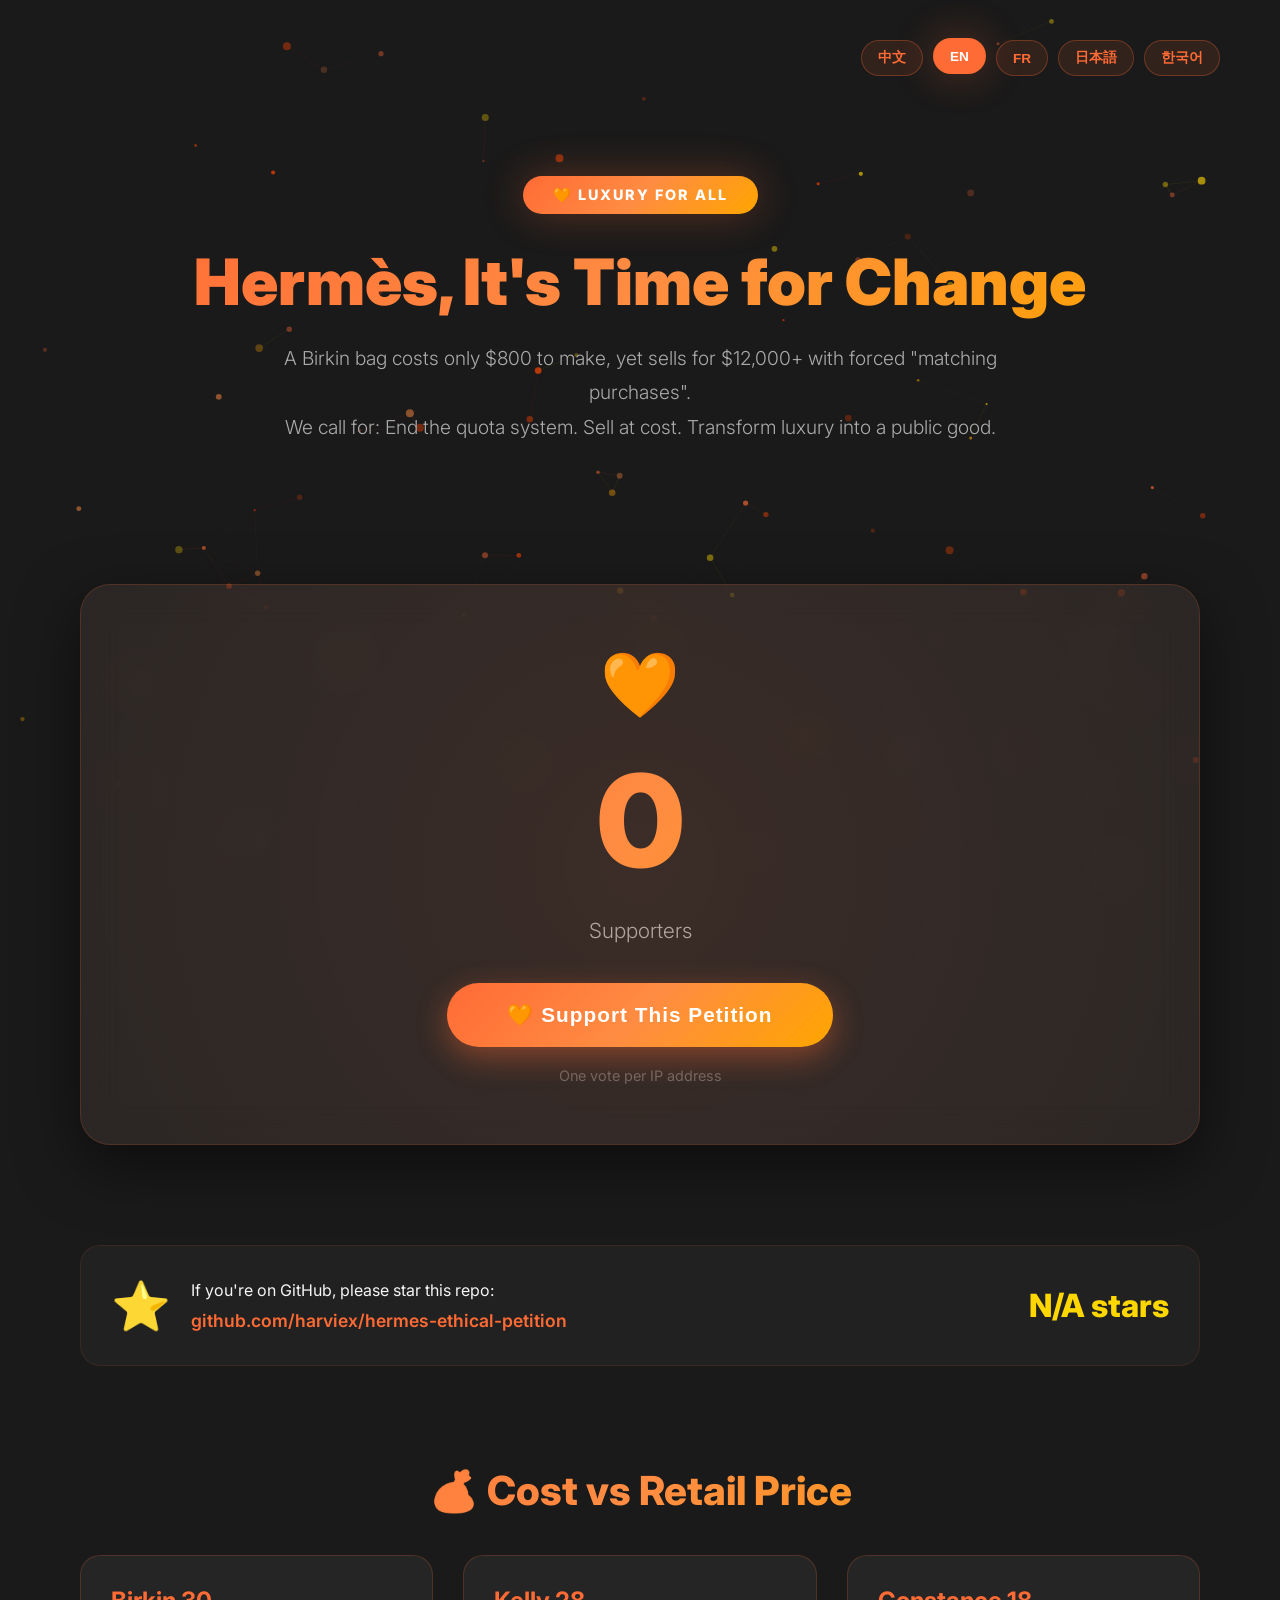
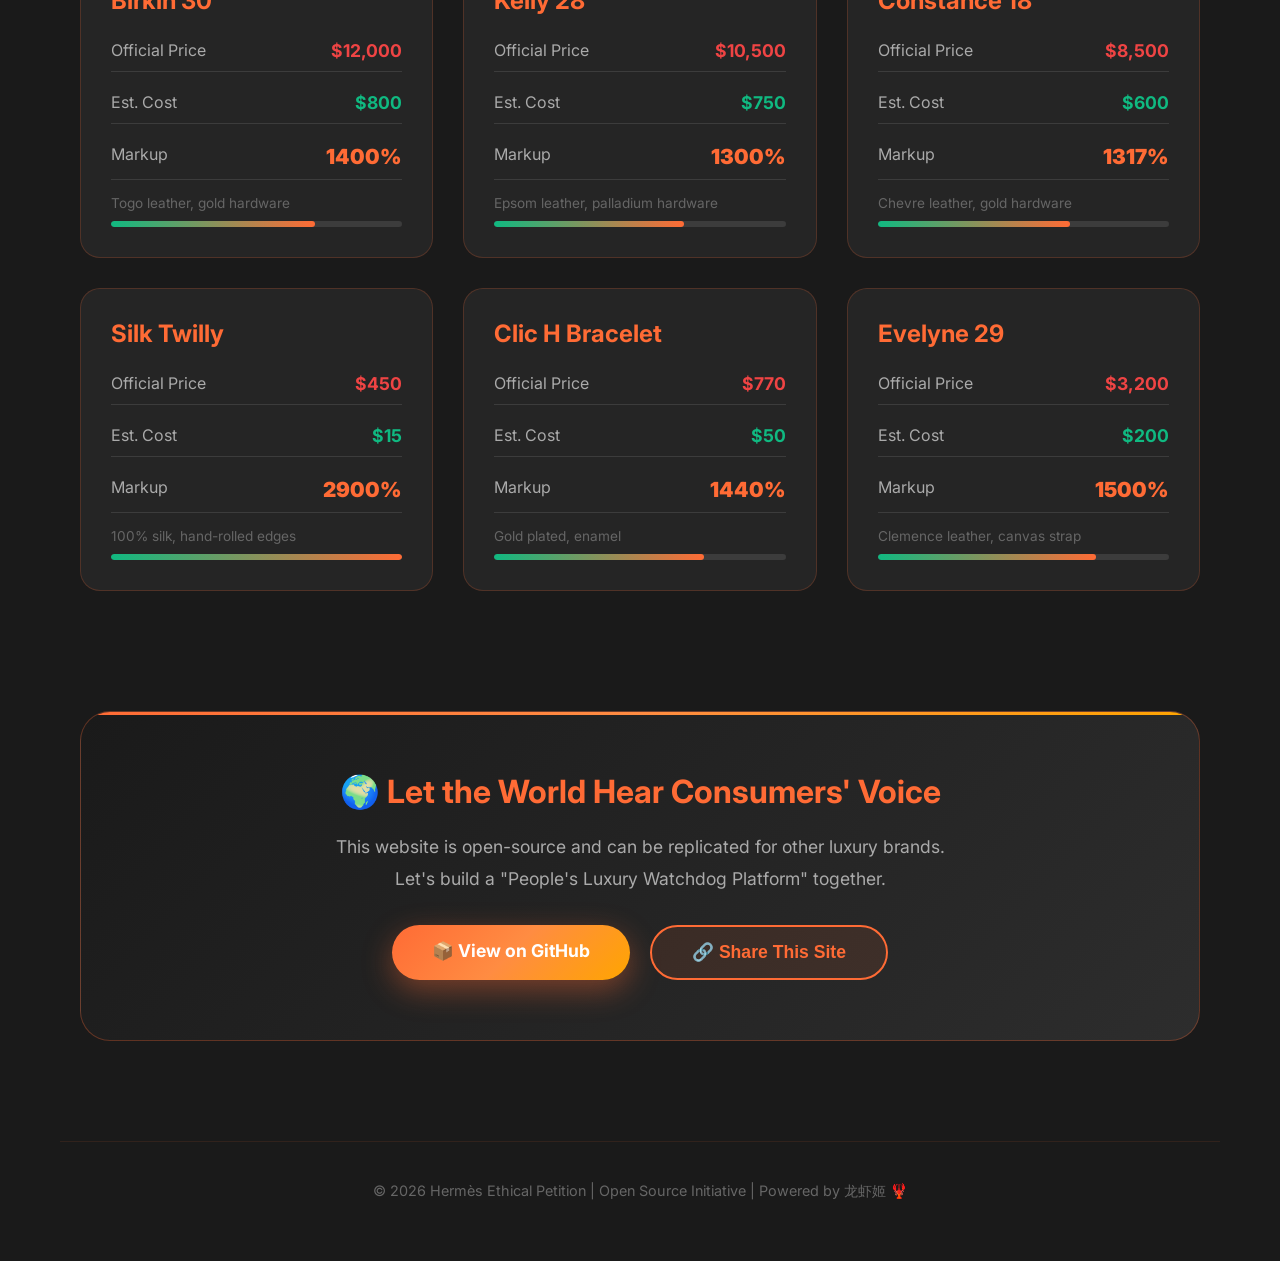
==== docs/index.html @ a3ba104a "🧡 GitHub Pages deployment: static site with animations" ====
<!DOCTYPE html>
<html lang="zh-CN" data-lang="zh">
<head>
    <meta charset="UTF-8">
    <meta name="viewport" content="width=device-width, initial-scale=1.0">
    <title>🧡 Hermès Ethical Petition | 爱马仕公益转型倡议</title>
    <meta name="description" content="呼吁爱马仕取消配货制度，以成本价出售产品，转型为公益奢侈品品牌">
    <link rel="stylesheet" href="css/style.css">
    <link rel="preconnect" href="https://fonts.googleapis.com">
    <link href="https://fonts.googleapis.com/css2?family=Inter:wght@300;400;600;800;900&display=swap" rel="stylesheet">
</head>
<body>
    <!-- Canvas粒子背景 -->
    <canvas id="particleCanvas"></canvas>

    <!-- 主容器 -->
    <div class="container">
        <!-- 头部语言切换 -->
        <div class="lang-switcher">
            <button class="lang-btn active" data-lang="zh">中文</button>
            <button class="lang-btn" data-lang="en">EN</button>
            <button class="lang-btn" data-lang="fr">FR</button>
            <button class="lang-btn" data-lang="ja">日本語</button>
            <button class="lang-btn" data-lang="ko">한국어</button>
        </div>

        <!-- Hero区域 -->
        <header class="hero">
            <div class="hero-badge">🧡 LUXURY FOR ALL</div>
            <h1 class="hero-title" data-i18n="title">爱马仕，是时候改变了</h1>
            <p class="hero-subtitle" data-i18n="subtitle">
                一款Birkin包成本仅$800，售价却高达$12,000+，还要强制配货。<br>
                我们呼吁：取消配货制度，以成本价出售，将奢侈品转变为公益工具。
            </p>
        </header>

        <!-- 计数器区域（动画核心） -->
        <section class="counter-section">
            <div class="counter-card">
                <div class="counter-icon">🧡</div>
                <div class="counter-number" id="supportCount">0</div>
                <div class="counter-label" data-i18n="supporters">位支持者</div>
                <button class="support-btn" id="supportBtn" data-i18n="support_btn">
                    我支持这个倡议
                </button>
                <div class="counter-note" data-i18n="one_vote">每个IP只能支持一次</div>
            </div>
        </section>

        <!-- GitHub联动 -->
        <section class="github-section">
            <div class="github-card">
                <div class="github-icon">⭐</div>
                <div class="github-info">
                    <span data-i18n="github_text">如果你是GitHub用户，请为这个仓库加星：</span>
                    <a href="https://github.com/harviex/hermes-ethical-petition" target="_blank" class="github-link">
                        github.com/harviex/hermes-ethical-petition
                    </a>
                </div>
                <div class="github-stars">
                    <span id="githubStars">--</span> stars
                </div>
            </div>
        </section>

        <!-- 成本价对比 -->
        <section class="price-section">
            <h2 class="section-title" data-i18n="price_title">💰 成本 vs 售价</h2>
            <div class="price-grid" id="priceGrid">
                <!-- JS动态生成 -->
            </div>
        </section>

        <!-- 号召文案 -->
        <section class="cta-section">
            <div class="cta-box">
                <h3 data-i18n="cta_title">🌍 让全世界听到消费者的声音</h3>
                <p data-i18n="cta_text">
                    这个网站是开源的，可以复制到其他奢侈品品牌。<br>
                    让我们一起建立一个"人民奢侈品监督平台"。
                </p>
                <div class="cta-buttons">
                    <a href="https://github.com/harviex/hermes-ethical-petition" target="_blank" class="btn-primary" data-i18n="btn_github">
                        📦 在GitHub上查看
                    </a>
                    <button class="btn-secondary" onclick="shareSite()" data-i18n="btn_share">
                        🔗 分享这个网站
                    </button>
                </div>
            </div>
        </section>

        <!-- Footer -->
        <footer class="footer">
            <p data-i18n="footer">© 2026 Hermès Ethical Petition | 开源倡议 | Powered by 龙虾姬 🦞</p>
        </footer>
    </div>

    <!-- JS文件 -->
    <script src="js/i18n.js"></script>
    <script src="js/counter.js"></script>
    <script src="js/particles.js"></script>
    <script src="js/app.js"></script>
</body>
</html>
---- docs/css/style.css ----
/* ===========================
   🧡 HERMÈS ETHICAL PETITION
   Ultra-Modern Animated UI
   =========================== */

:root {
    --hermes-orange: #FF6B35;
    --hermes-dark: #1a1a1a;
    --hermes-light: #f5f5f5;
    --gradient-1: linear-gradient(135deg, #FF6B35 0%, #FF8C42 50%, #FFA500 100%);
    --gradient-2: linear-gradient(135deg, #1a1a1a 0%, #2d2d2d 100%);
    --shadow-glow: 0 0 40px rgba(255, 107, 53, 0.3);
    --shadow-card: 0 20px 60px rgba(0, 0, 0, 0.5);
}

* {
    margin: 0;
    padding: 0;
    box-sizing: border-box;
}

body {
    font-family: 'Inter', -apple-system, BlinkMacSystemFont, sans-serif;
    background: var(--hermes-dark);
    color: var(--hermes-light);
    overflow-x: hidden;
    position: relative;
    min-height: 100vh;
}

/* Canvas粒子背景 */
#particleCanvas {
    position: fixed;
    top: 0;
    left: 0;
    width: 100%;
    height: 100%;
    z-index: 0;
    pointer-events: none;
}

.container {
    position: relative;
    z-index: 1;
    max-width: 1200px;
    margin: 0 auto;
    padding: 20px;
}

/* ===========================
   语言切换
   =========================== */
.lang-switcher {
    display: flex;
    justify-content: flex-end;
    gap: 10px;
    padding: 20px 0;
    animation: fadeInDown 0.6s ease-out;
}

.lang-btn {
    background: rgba(255, 107, 53, 0.1);
    border: 1px solid rgba(255, 107, 53, 0.3);
    color: var(--hermes-orange);
    padding: 8px 16px;
    border-radius: 20px;
    cursor: pointer;
    font-size: 0.85rem;
    transition: all 0.3s ease;
    font-weight: 600;
}

.lang-btn:hover, .lang-btn.active {
    background: var(--hermes-orange);
    color: white;
    box-shadow: var(--shadow-glow);
    transform: translateY(-2px);
}

/* ===========================
   Hero区域
   =========================== */
.hero {
    text-align: center;
    padding: 80px 20px;
    animation: fadeInUp 0.8s ease-out;
}

.hero-badge {
    display: inline-block;
    background: var(--gradient-1);
    color: white;
    padding: 10px 30px;
    border-radius: 50px;
    font-weight: 800;
    font-size: 0.9rem;
    letter-spacing: 2px;
    margin-bottom: 30px;
    animation: pulse 2s infinite;
    box-shadow: var(--shadow-glow);
}

.hero-title {
    font-size: clamp(2.5rem, 5vw, 4.5rem);
    font-weight: 900;
    background: var(--gradient-1);
    -webkit-background-clip: text;
    -webkit-text-fill-color: transparent;
    background-clip: text;
    margin-bottom: 20px;
    line-height: 1.2;
    animation: titleGlow 3s ease-in-out infinite;
}

.hero-subtitle {
    font-size: 1.2rem;
    line-height: 1.8;
    color: #aaa;
    max-width: 800px;
    margin: 0 auto;
    font-weight: 300;
}

/* ===========================
   计数器卡片（核心动画）
   =========================== */
.counter-section {
    padding: 60px 20px;
    animation: fadeInUp 1s ease-out 0.2s backwards;
}

.counter-card {
    background: rgba(255, 255, 255, 0.05);
    backdrop-filter: blur(20px);
    border: 1px solid rgba(255, 107, 53, 0.2);
    border-radius: 30px;
    padding: 60px 40px;
    text-align: center;
    box-shadow: var(--shadow-card);
    transition: all 0.5s ease;
    position: relative;
    overflow: hidden;
}

.counter-card::before {
    content: '';
    position: absolute;
    top: -50%;
    left: -50%;
    width: 200%;
    height: 200%;
    background: radial-gradient(circle, rgba(255,107,53,0.1) 0%, transparent 70%);
    animation: rotate 10s linear infinite;
}

.counter-card:hover {
    transform: translateY(-10px);
    box-shadow: var(--shadow-glow), var(--shadow-card);
    border-color: var(--hermes-orange);
}

.counter-icon {
    font-size: 4rem;
    animation: bounce 2s ease-in-out infinite;
    margin-bottom: 20px;
}

.counter-number {
    font-size: clamp(4rem, 10vw, 8rem);
    font-weight: 900;
    background: var(--gradient-1);
    -webkit-background-clip: text;
    -webkit-text-fill-color: transparent;
    background-clip: text;
    margin: 20px 0;
    position: relative;
    z-index: 1;
    animation: countPulse 0.5s ease-out;
}

.counter-label {
    font-size: 1.3rem;
    color: #aaa;
    margin-bottom: 40px;
    font-weight: 300;
}

.support-btn {
    background: var(--gradient-1);
    color: white;
    border: none;
    padding: 20px 60px;
    font-size: 1.3rem;
    font-weight: 700;
    border-radius: 50px;
    cursor: pointer;
    transition: all 0.3s ease;
    box-shadow: 0 10px 30px rgba(255, 107, 53, 0.4);
    position: relative;
    z-index: 1;
    letter-spacing: 1px;
}

.support-btn:hover {
    transform: scale(1.05) translateY(-3px);
    box-shadow: 0 15px 40px rgba(255, 107, 53, 0.6);
}

.support-btn:active {
    transform: scale(0.98);
}

.support-btn.supported {
    background: linear-gradient(135deg, #10b981 0%, #059669 100%);
    cursor: default;
    animation: successPulse 0.5s ease-out;
}

.counter-note {
    margin-top: 20px;
    font-size: 0.9rem;
    color: #666;
}

/* ===========================
   GitHub区域
   =========================== */
.github-section {
    padding: 40px 20px;
    animation: fadeInUp 1s ease-out 0.4s backwards;
}

.github-card {
    background: rgba(255, 255, 255, 0.03);
    border: 1px solid rgba(255, 107, 53, 0.1);
    border-radius: 20px;
    padding: 30px;
    display: flex;
    align-items: center;
    gap: 20px;
    flex-wrap: wrap;
    justify-content: center;
}

.github-icon {
    font-size: 3rem;
    animation: spin 4s linear infinite;
}

.github-info {
    flex: 1;
    min-width: 300px;
}

.github-link {
    color: var(--hermes-orange);
    text-decoration: none;
    font-weight: 600;
    font-size: 1.1rem;
    display: block;
    margin-top: 10px;
    transition: all 0.3s ease;
}

.github-link:hover {
    color: #FF8C42;
    text-decoration: underline;
}

.github-stars {
    font-size: 2rem;
    font-weight: 800;
    color: #FFD700;
}

/* ===========================
   成本对比
   =========================== */
.price-section {
    padding: 60px 20px;
    animation: fadeInUp 1s ease-out 0.6s backwards;
}

.section-title {
    text-align: center;
    font-size: 2.5rem;
    font-weight: 800;
    margin-bottom: 40px;
    background: var(--gradient-1);
    -webkit-background-clip: text;
    -webkit-text-fill-color: transparent;
    background-clip: text;
}

.price-grid {
    display: grid;
    grid-template-columns: repeat(auto-fit, minmax(300px, 1fr));
    gap: 30px;
}

.price-card {
    background: rgba(255, 255, 255, 0.05);
    border: 1px solid rgba(255, 107, 53, 0.2);
    border-radius: 20px;
    padding: 30px;
    transition: all 0.5s ease;
    position: relative;
    overflow: hidden;
}

.price-card:hover {
    transform: translateY(-5px) scale(1.02);
    box-shadow: var(--shadow-glow);
    border-color: var(--hermes-orange);
}

.price-card h3 {
    font-size: 1.5rem;
    margin-bottom: 15px;
    color: var(--hermes-orange);
}

.price-row {
    display: flex;
    justify-content: space-between;
    margin: 10px 0;
    padding: 10px 0;
    border-bottom: 1px solid rgba(255, 255, 255, 0.1);
}

.price-label {
    color: #aaa;
}

.price-value {
    font-weight: 700;
    font-size: 1.1rem;
}

.price-value.official {
    color: #ef4444;
}

.price-value.cost {
    color: #10b981;
}

.price-value.markup {
    color: var(--hermes-orange);
    font-size: 1.3rem;
    font-weight: 900;
}

/* ===========================
   CTA区域
   =========================== */
.cta-section {
    padding: 60px 20px;
    animation: fadeInUp 1s ease-out 0.8s backwards;
}

.cta-box {
    background: var(--gradient-2);
    border: 1px solid rgba(255, 107, 53, 0.3);
    border-radius: 30px;
    padding: 60px 40px;
    text-align: center;
    position: relative;
    overflow: hidden;
}

.cta-box::before {
    content: '';
    position: absolute;
    top: 0;
    left: 0;
    right: 0;
    height: 3px;
    background: var(--gradient-1);
    animation: shimmer 2s ease-in-out infinite;
}

.cta-box h3 {
    font-size: 2rem;
    margin-bottom: 20px;
    color: var(--hermes-orange);
}

.cta-box p {
    font-size: 1.1rem;
    line-height: 1.8;
    color: #aaa;
    margin-bottom: 30px;
}

.cta-buttons {
    display: flex;
    gap: 20px;
    justify-content: center;
    flex-wrap: wrap;
}

.btn-primary, .btn-secondary {
    padding: 15px 40px;
    border-radius: 50px;
    font-size: 1.1rem;
    font-weight: 700;
    text-decoration: none;
    transition: all 0.3s ease;
    cursor: pointer;
    border: none;
}

.btn-primary {
    background: var(--gradient-1);
    color: white;
    box-shadow: 0 10px 30px rgba(255, 107, 53, 0.4);
}

.btn-primary:hover {
    transform: translateY(-3px);
    box-shadow: 0 15px 40px rgba(255, 107, 53, 0.6);
}

.btn-secondary {
    background: rgba(255, 107, 53, 0.1);
    color: var(--hermes-orange);
    border: 2px solid var(--hermes-orange);
}

.btn-secondary:hover {
    background: var(--hermes-orange);
    color: white;
    transform: translateY(-3px);
}

/* ===========================
   Footer
   =========================== */
.footer {
    text-align: center;
    padding: 40px 20px;
    color: #666;
    font-size: 0.9rem;
    border-top: 1px solid rgba(255, 107, 53, 0.1);
    margin-top: 40px;
}

/* ===========================
   动画定义
   =========================== */
@keyframes fadeInUp {
    from {
        opacity: 0;
        transform: translateY(30px);
    }
    to {
        opacity: 1;
        transform: translateY(0);
    }
}

@keyframes fadeInDown {
    from {
        opacity: 0;
        transform: translateY(-20px);
    }
    to {
        opacity: 1;
        transform: translateY(0);
    }
}

@keyframes pulse {
    0%, 100% {
        transform: scale(1);
    }
    50% {
        transform: scale(1.05);
    }
}

@keyframes bounce {
    0%, 100% {
        transform: translateY(0);
    }
    50% {
        transform: translateY(-10px);
    }
}

@keyframes titleGlow {
    0%, 100% {
        filter: brightness(1);
    }
    50% {
        filter: brightness(1.3);
    }
}

@keyframes countPulse {
    0% {
        transform: scale(0.8);
        opacity: 0;
    }
    50% {
        transform: scale(1.1);
    }
    100% {
        transform: scale(1);
        opacity: 1;
    }
}

@keyframes rotate {
    from {
        transform: rotate(0deg);
    }
    to {
        transform: rotate(360deg);
    }
}

@keyframes spin {
    from {
        transform: rotate(0deg);
    }
    to {
        transform: rotate(360deg);
    }
}

@keyframes shimmer {
    0% {
        opacity: 0.5;
    }
    50% {
        opacity: 1;
    }
    100% {
        opacity: 0.5;
    }
}

@keyframes successPulse {
    0% {
        transform: scale(1);
    }
    50% {
        transform: scale(1.05);
    }
    100% {
        transform: scale(1);
    }
}

/* ===========================
   响应式
   =========================== */
@media (max-width: 768px) {
    .hero {
        padding: 40px 20px;
    }
    
    .counter-card {
        padding: 40px 20px;
    }
    
    .support-btn {
        padding: 15px 40px;
        font-size: 1.1rem;
    }
    
    .github-card {
        flex-direction: column;
        text-align: center;
    }
    
    .cta-box {
        padding: 40px 20px;
    }
}
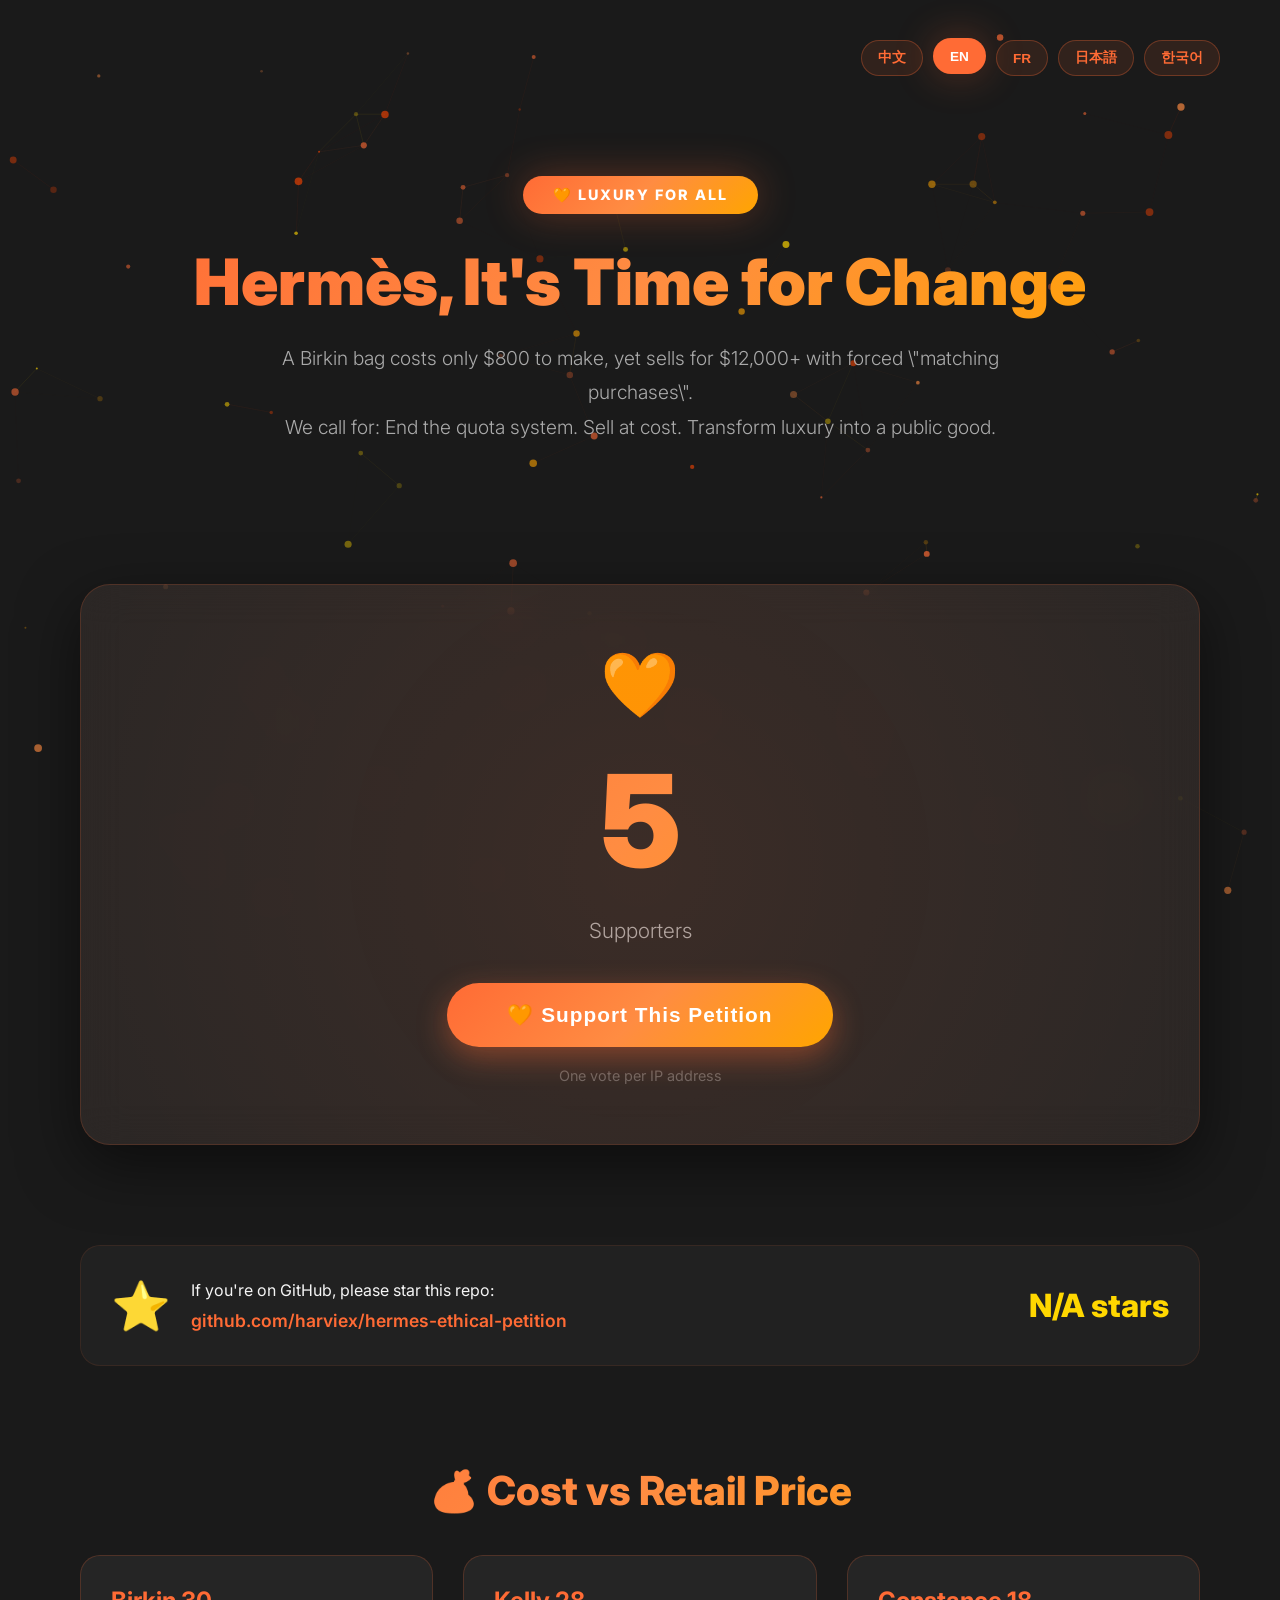
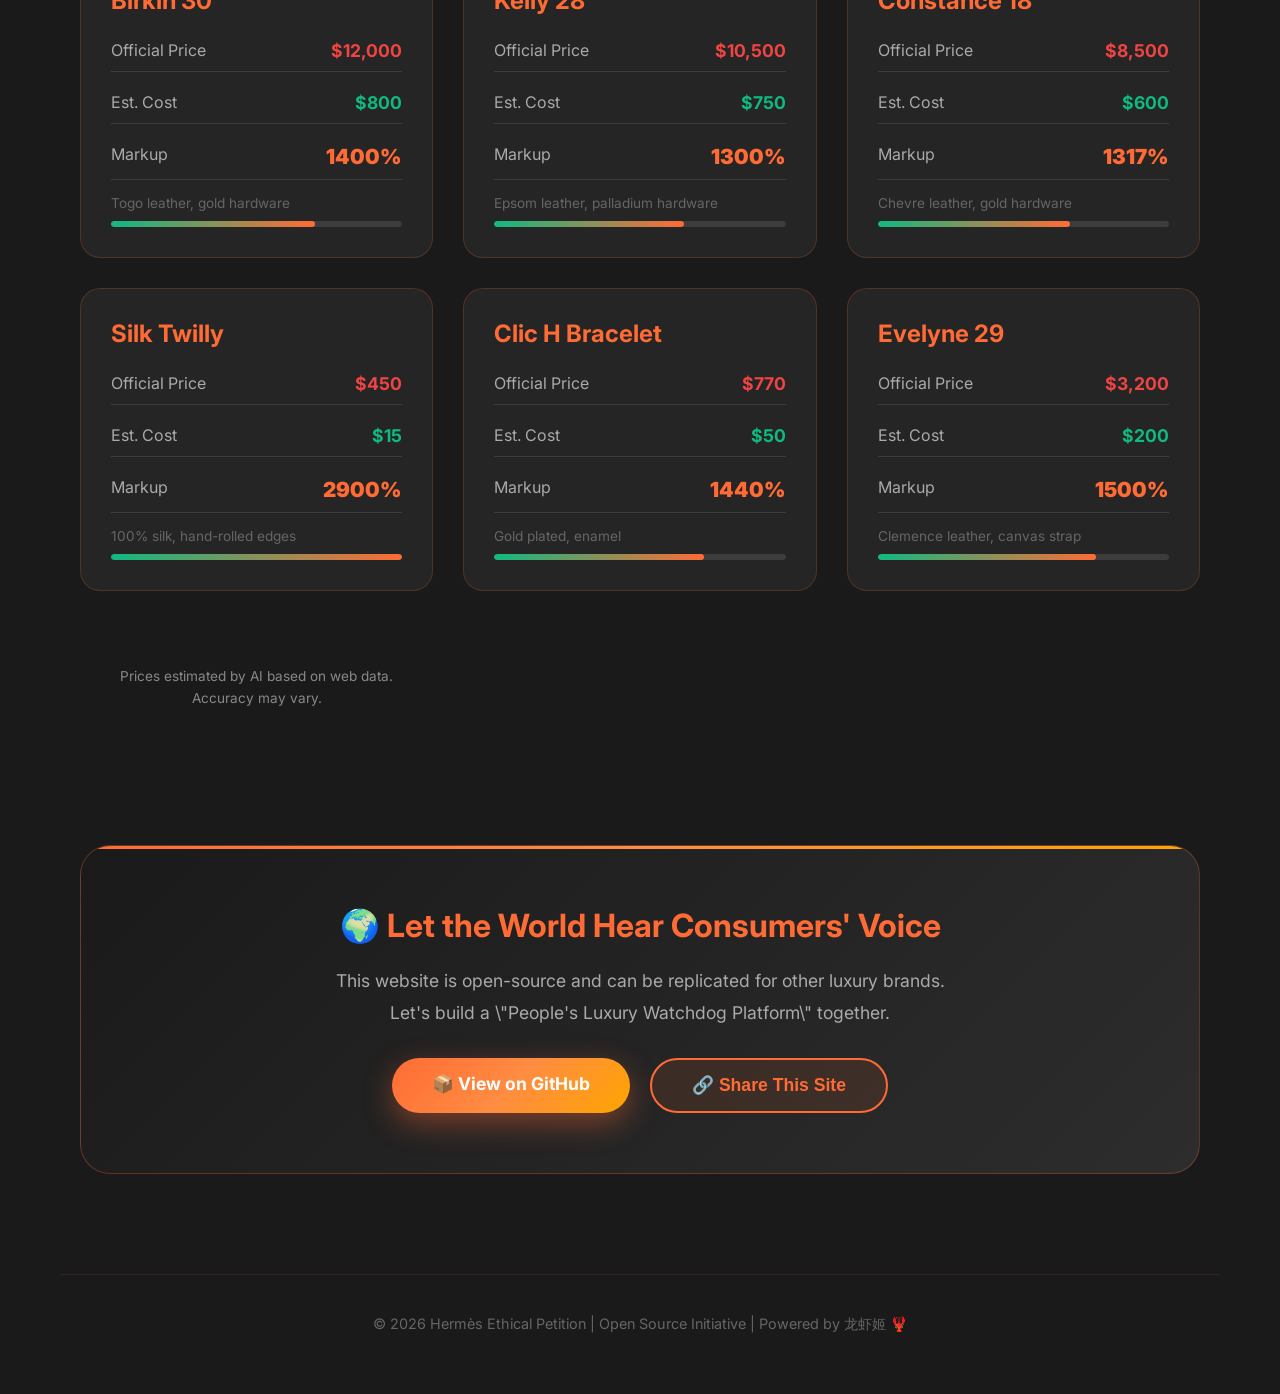
==== commit fe607942: "同步最新文件到docs目录（6个产品，Vercel API版counter.js）" ====
--- a/docs/index.html
+++ b/docs/index.html
@@ -29,7 +29,7 @@
             <div class="hero-badge">🧡 LUXURY FOR ALL</div>
             <h1 class="hero-title" data-i18n="title">爱马仕，是时候改变了</h1>
             <p class="hero-subtitle" data-i18n="subtitle">
-                一款Birkin包成本仅$800，售价却高达$12,000+，还要强制配货。<br>
+                一款Birkin包成本仅$<span class="number">800</span>，售价却高达$<span class="number">12,000</span>+，还要强制配货。<br>
                 我们呼吁：取消配货制度，以成本价出售，将奢侈品转变为公益工具。
             </p>
         </header>
--- a/docs/css/style.css
+++ b/docs/css/style.css
@@ -110,6 +110,18 @@
     margin-bottom: 20px;
     line-height: 1.2;
     animation: titleGlow 3s ease-in-out infinite;
+    /* 防止文字被不必要地断开 */
+    word-wrap: break-word;
+    overflow-wrap: break-word;
+    hyphens: none;
+    /* 使用text-wrap: balance来改善换行平衡（现代浏览器支持） */
+    text-wrap: balance;
+}
+
+/* 防止数字被断开到下一行 */
+.hero-title .number {
+    white-space: nowrap;
+    display: inline-block;
 }
 
 .hero-subtitle {
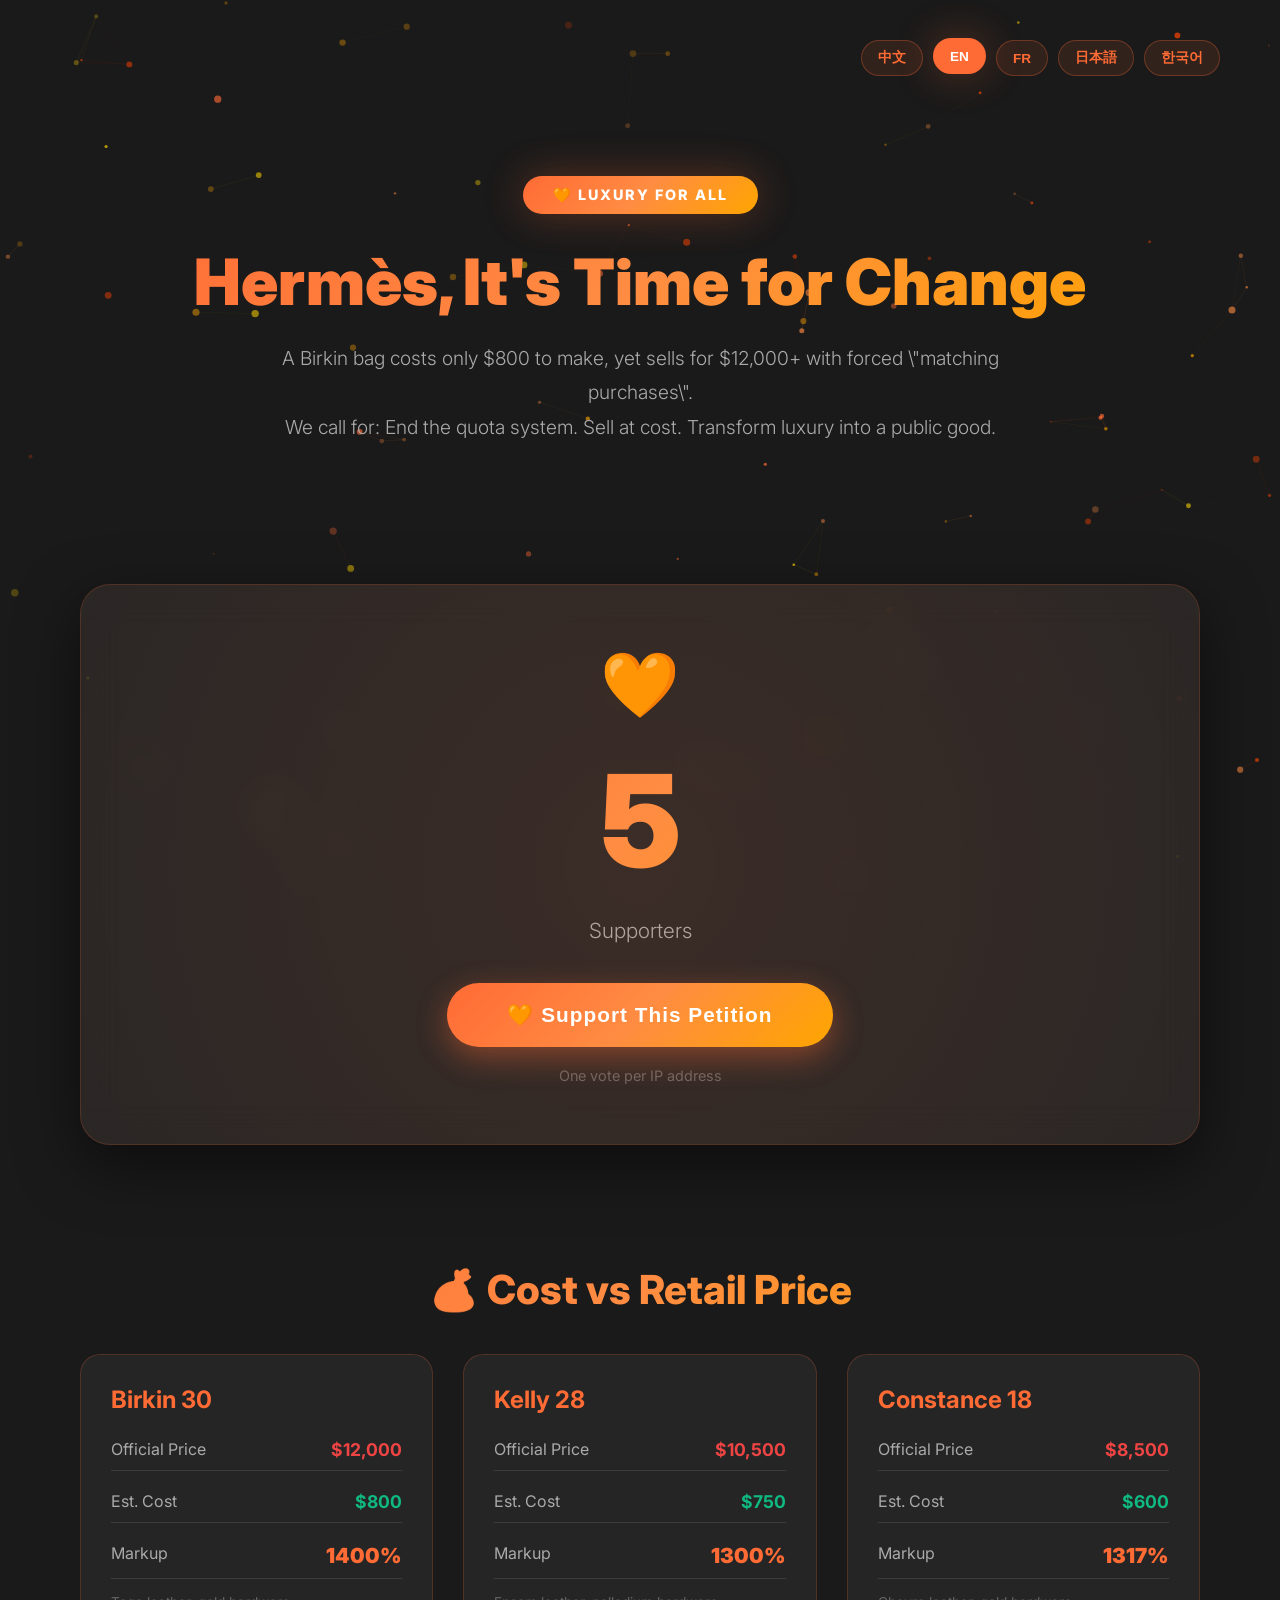
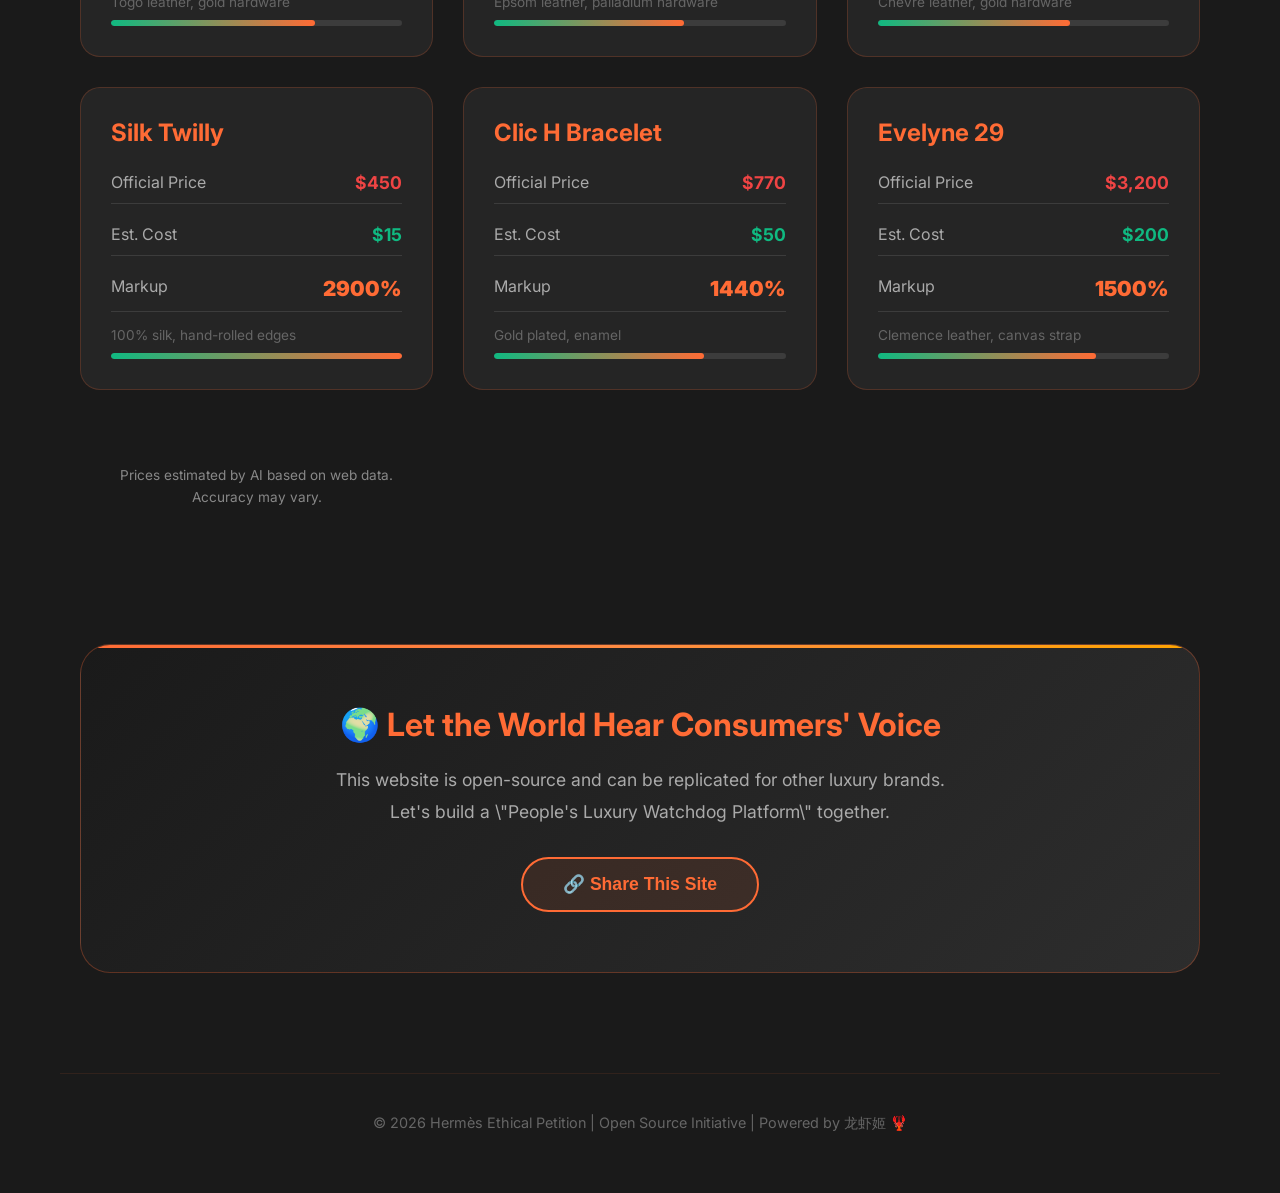
==== commit 264b5c0b: "更新docs目录：移除GitHub加星部分" ====
--- a/docs/index.html
+++ b/docs/index.html
@@ -47,22 +47,6 @@
             </div>
         </section>
 
-        <!-- GitHub联动 -->
-        <section class="github-section">
-            <div class="github-card">
-                <div class="github-icon">⭐</div>
-                <div class="github-info">
-                    <span data-i18n="github_text">如果你是GitHub用户，请为这个仓库加星：</span>
-                    <a href="https://github.com/harviex/hermes-ethical-petition" target="_blank" class="github-link">
-                        github.com/harviex/hermes-ethical-petition
-                    </a>
-                </div>
-                <div class="github-stars">
-                    <span id="githubStars">--</span> stars
-                </div>
-            </div>
-        </section>
-
         <!-- 成本价对比 -->
         <section class="price-section">
             <h2 class="section-title" data-i18n="price_title">💰 成本 vs 售价</h2>
@@ -80,9 +64,6 @@
                     让我们一起建立一个"人民奢侈品监督平台"。
                 </p>
                 <div class="cta-buttons">
-                    <a href="https://github.com/harviex/hermes-ethical-petition" target="_blank" class="btn-primary" data-i18n="btn_github">
-                        📦 在GitHub上查看
-                    </a>
                     <button class="btn-secondary" onclick="shareSite()" data-i18n="btn_share">
                         🔗 分享这个网站
                     </button>
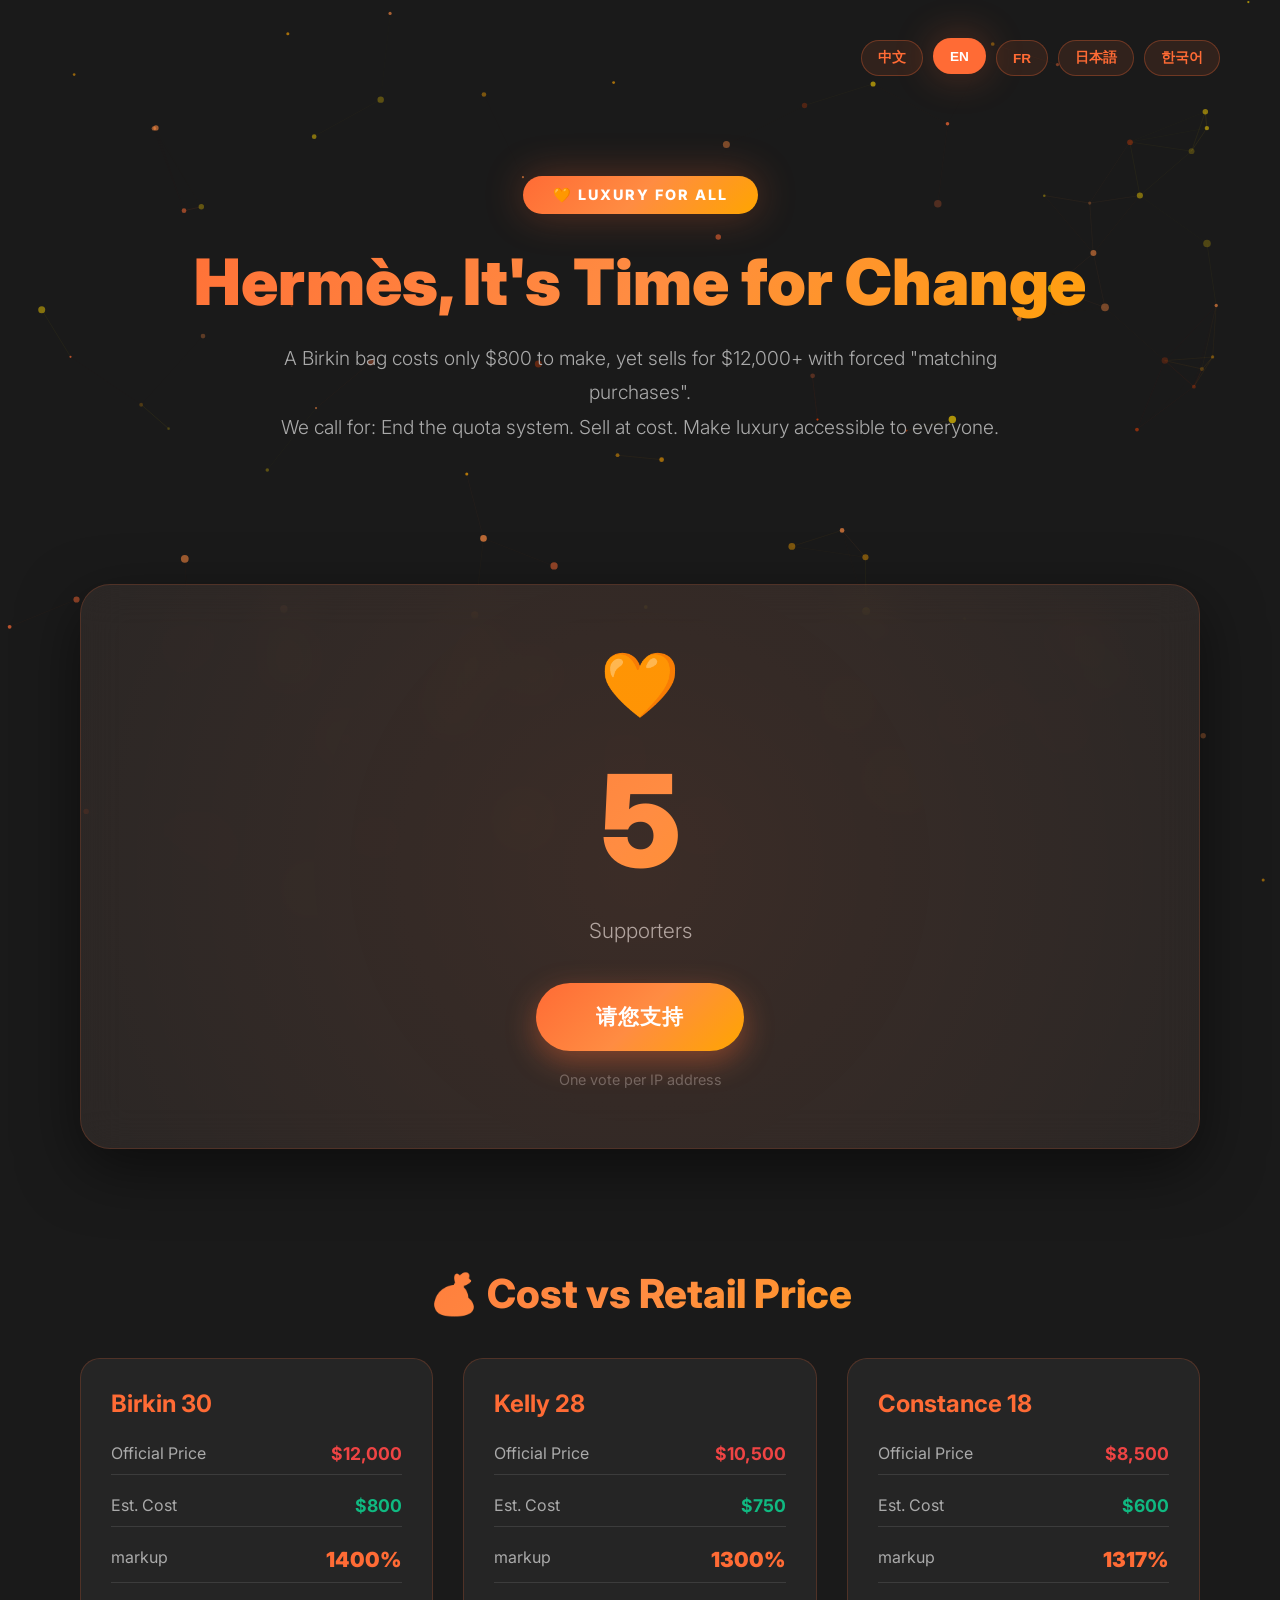
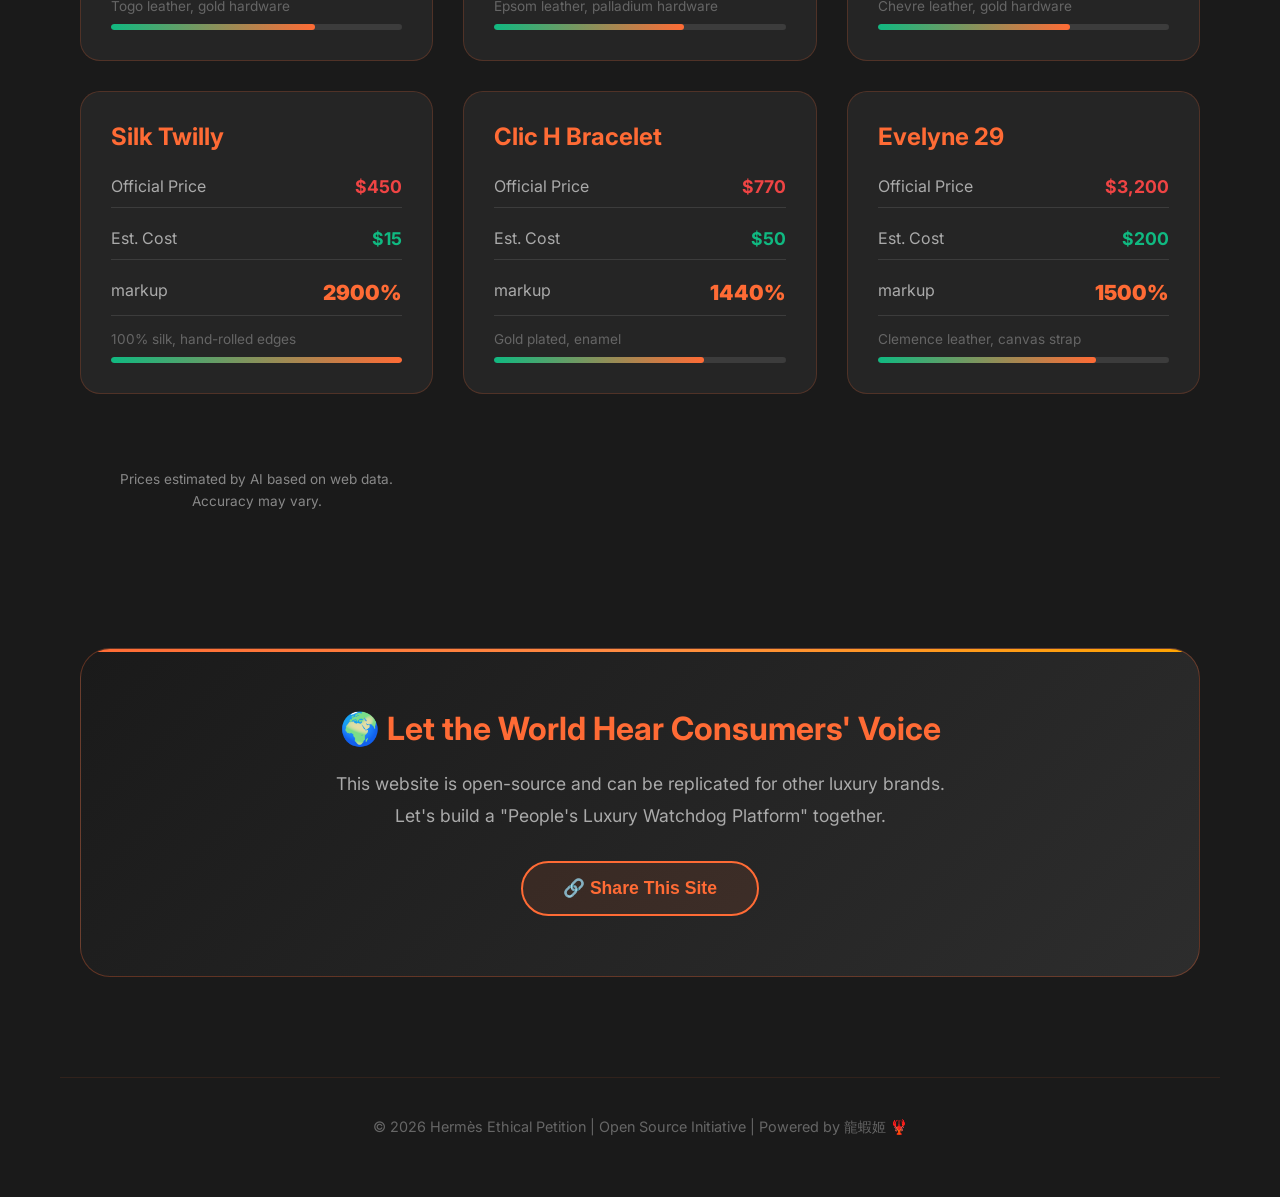
==== commit 6702dad6: "繁体中文全面调整：价格说明、卡片标签、页面静态文本全部转繁体" ====
--- a/docs/index.html
+++ b/docs/index.html
@@ -3,8 +3,8 @@
 <head>
     <meta charset="UTF-8">
     <meta name="viewport" content="width=device-width, initial-scale=1.0">
-    <title>🧡 Hermès Ethical Petition | 爱马仕公益转型倡议</title>
-    <meta name="description" content="呼吁爱马仕取消配货制度，以成本价出售产品，转型为公益奢侈品品牌">
+    <title>🧡 Hermès Ethical Petition | 愛馬仕公益轉型倡議</title>
+    <meta name="description" content="呼籲愛馬仕取消配貨制度，以成本價出售產品，轉型為公益奢侈品品牌">
     <link rel="stylesheet" href="css/style.css">
     <link rel="preconnect" href="https://fonts.googleapis.com">
     <link href="https://fonts.googleapis.com/css2?family=Inter:wght@300;400;600;800;900&display=swap" rel="stylesheet">
@@ -27,10 +27,10 @@
         <!-- Hero区域 -->
         <header class="hero">
             <div class="hero-badge">🧡 LUXURY FOR ALL</div>
-            <h1 class="hero-title" data-i18n="title">爱马仕，是时候改变了</h1>
+            <h1 class="hero-title" data-i18n="title">愛馬仕，是時候改變了</h1>
             <p class="hero-subtitle" data-i18n="subtitle">
-                一款Birkin包成本仅$<span class="number">800</span>，售价却高达$<span class="number">12,000</span>+，还要强制配货。<br>
-                我们呼吁：取消配货制度，以成本价出售，将奢侈品转变为公益工具。
+                一款Birkin包成本僅$<span class="number">800</span>，售價卻高達$<span class="number">12,000</span>+，還要強制配貨。<br>
+                我們呼籲：取消配貨制度，成本價出售，將奢侈品變為大眾商品。
             </p>
         </header>
 
@@ -41,7 +41,7 @@
                 <div class="counter-number" id="supportCount">0</div>
                 <div class="counter-label" data-i18n="supporters">位支持者</div>
                 <button class="support-btn" id="supportBtn" data-i18n="support_btn">
-                    我支持这个倡议
+                    我支持這個倡議
                 </button>
                 <div class="counter-note" data-i18n="one_vote">每个IP只能支持一次</div>
             </div>
@@ -49,7 +49,7 @@
 
         <!-- 成本价对比 -->
         <section class="price-section">
-            <h2 class="section-title" data-i18n="price_title">💰 成本 vs 售价</h2>
+            <h2 class="section-title" data-i18n="price_title">💰 成本價 vs 售價</h2>
             <div class="price-grid" id="priceGrid">
                 <!-- JS动态生成 -->
             </div>
@@ -60,8 +60,8 @@
             <div class="cta-box">
                 <h3 data-i18n="cta_title">🌍 让全世界听到消费者的声音</h3>
                 <p data-i18n="cta_text">
-                    这个网站是开源的，可以复制到其他奢侈品品牌。<br>
-                    让我们一起建立一个"人民奢侈品监督平台"。
+                    這個網站是開源的，可以複製到其他奢侈品品牌。<br>
+                    讓我們一起建立一個"人民奢侈品監督平台"。
                 </p>
                 <div class="cta-buttons">
                     <button class="btn-secondary" onclick="shareSite()" data-i18n="btn_share">
@@ -73,7 +73,7 @@
 
         <!-- Footer -->
         <footer class="footer">
-            <p data-i18n="footer">© 2026 Hermès Ethical Petition | 开源倡议 | Powered by 龙虾姬 🦞</p>
+            <p data-i18n="footer">© 2026 Hermès Ethical Petition | 開源倡議 | Powered by 龍蝦姬 🦞</p>
         </footer>
     </div>
 
